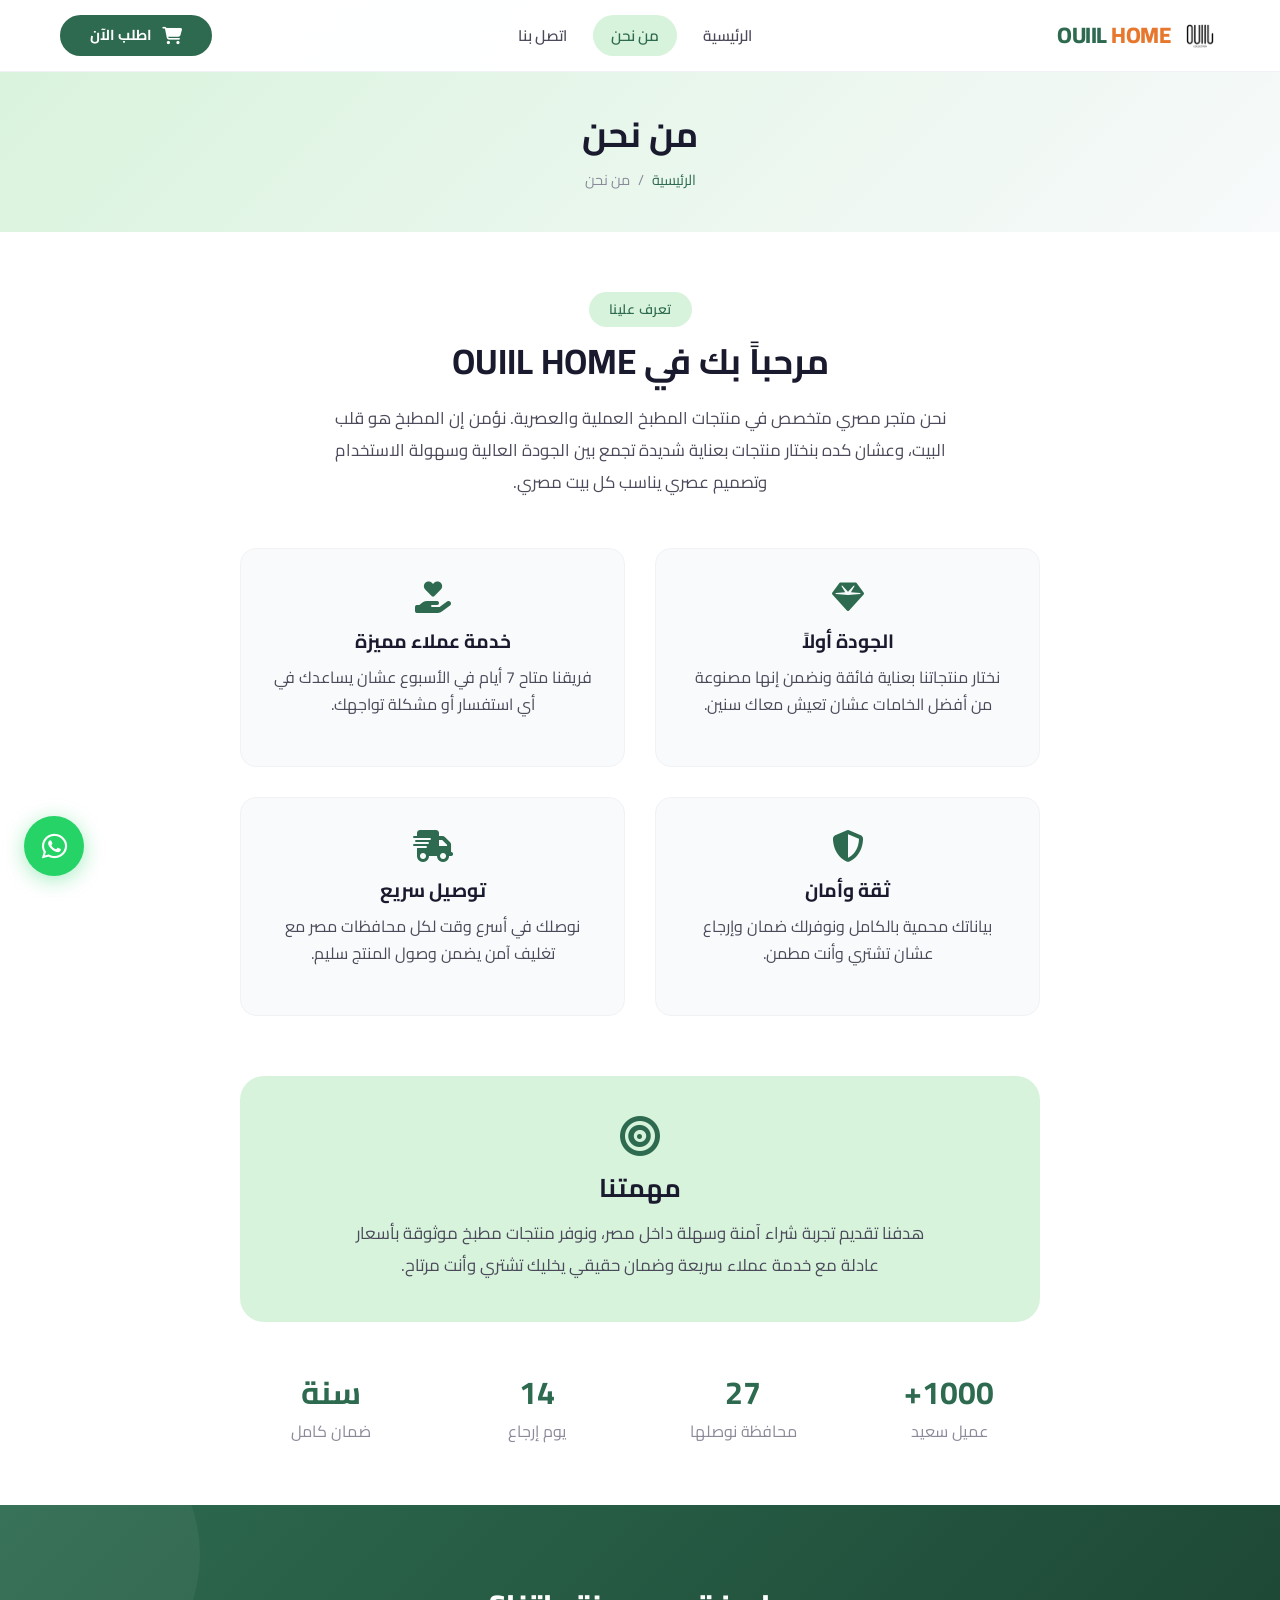
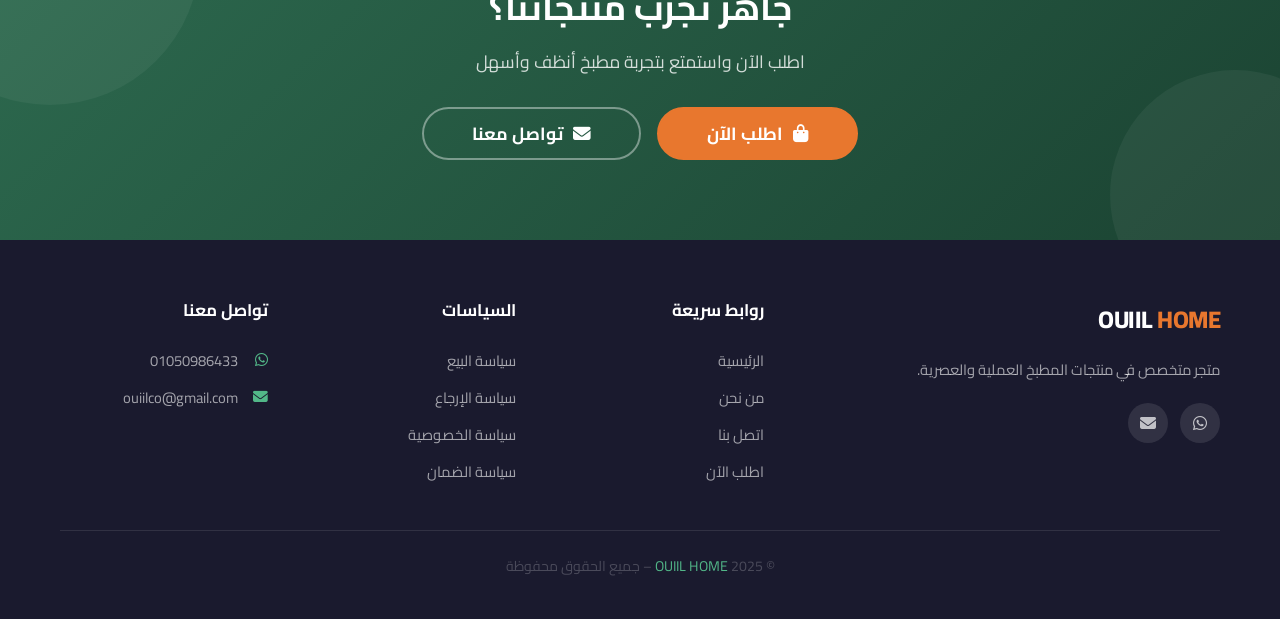
==== about.html @ c0641b09 "Add files via upload" ====
<!DOCTYPE html>
<html lang="ar" dir="rtl">
<head>
    <meta charset="UTF-8">
    <meta name="viewport" content="width=device-width, initial-scale=1.0">
    <meta name="description" content="OUIIL HOME - من نحن | متجر متخصص في منتجات المطبخ العملية والعصرية">
    <title>من نحن | OUIIL HOME</title>
    <link rel="icon" type="image/png" href="images/favicon.png">
    <link rel="stylesheet" href="https://cdnjs.cloudflare.com/ajax/libs/font-awesome/6.5.1/css/all.min.css">
    <link rel="stylesheet" href="css/style.css">
</head>
<body>

    <!-- HEADER -->
    <header class="header" id="header">
        <div class="container">
            <a href="index.html" class="logo">
                <img src="images/logo.png" alt="OUIIL HOME" onerror="this.style.display='none'">
                <span class="logo-text">OUIIL <span>HOME</span></span>
            </a>
            <nav class="nav-links">
                <a href="index.html">الرئيسية</a>
                <a href="about.html" class="active">من نحن</a>
                <a href="contact.html">اتصل بنا</a>
            </nav>
            <div class="header-actions">
                <a href="checkout.html" class="btn btn-primary header-cta">
                    <i class="fas fa-shopping-cart"></i> اطلب الآن
                </a>
                <div class="menu-toggle" id="menuToggle">
                    <span></span><span></span><span></span>
                </div>
            </div>
        </div>
    </header>

    <!-- Mobile Nav -->
    <nav class="mobile-nav" id="mobileNav">
        <a href="index.html">الرئيسية</a>
        <a href="about.html" class="active">من نحن</a>
        <a href="contact.html">اتصل بنا</a>
        <a href="checkout.html">اطلب الآن</a>
        <a href="sales-policy.html">سياسة البيع</a>
        <a href="return-policy.html">سياسة الإرجاع</a>
        <a href="privacy.html">سياسة الخصوصية</a>
        <a href="warranty.html">سياسة الضمان</a>
    </nav>
    <div class="mobile-overlay" id="mobileOverlay"></div>

    <!-- PAGE HEADER -->
    <section class="page-header">
        <div class="container">
            <h1>من نحن</h1>
            <div class="breadcrumb">
                <a href="index.html">الرئيسية</a>
                <span>/</span>
                <span>من نحن</span>
            </div>
        </div>
    </section>

    <!-- ABOUT CONTENT -->
    <section style="padding:60px 0;">
        <div class="container">
            <div class="about-content">
                <!-- Intro -->
                <div style="text-align:center;margin-bottom:50px;">
                    <span class="section-badge">تعرف علينا</span>
                    <h2>مرحباً بك في OUIIL HOME</h2>
                    <p style="max-width:650px;margin:16px auto 0;font-size:1.05rem;color:var(--text-body);line-height:1.9;">
                        نحن متجر مصري متخصص في منتجات المطبخ العملية والعصرية. نؤمن إن المطبخ هو قلب البيت، 
                        وعشان كده بنختار منتجات بعناية شديدة تجمع بين الجودة العالية وسهولة الاستخدام 
                        وتصميم عصري يناسب كل بيت مصري.
                    </p>
                </div>

                <!-- Values Grid -->
                <div class="about-grid">
                    <div class="about-card">
                        <i class="fas fa-gem"></i>
                        <h4>الجودة أولاً</h4>
                        <p>نختار منتجاتنا بعناية فائقة ونضمن إنها مصنوعة من أفضل الخامات عشان تعيش معاك سنين.</p>
                    </div>
                    <div class="about-card">
                        <i class="fas fa-hand-holding-heart"></i>
                        <h4>خدمة عملاء مميزة</h4>
                        <p>فريقنا متاح 7 أيام في الأسبوع عشان يساعدك في أي استفسار أو مشكلة تواجهك.</p>
                    </div>
                    <div class="about-card">
                        <i class="fas fa-shield-halved"></i>
                        <h4>ثقة وأمان</h4>
                        <p>بياناتك محمية بالكامل ونوفرلك ضمان وإرجاع عشان تشتري وأنت مطمن.</p>
                    </div>
                    <div class="about-card">
                        <i class="fas fa-truck-fast"></i>
                        <h4>توصيل سريع</h4>
                        <p>نوصلك في أسرع وقت لكل محافظات مصر مع تغليف آمن يضمن وصول المنتج سليم.</p>
                    </div>
                </div>

                <!-- Mission -->
                <div style="text-align:center;margin-top:60px;padding:40px;background:var(--primary-pale);border-radius:var(--radius-xl);">
                    <i class="fas fa-bullseye" style="font-size:2.5rem;color:var(--primary);margin-bottom:16px;"></i>
                    <h3>مهمتنا</h3>
                    <p style="max-width:600px;margin:0 auto;font-size:1.05rem;color:var(--text-body);line-height:1.9;">
                        هدفنا تقديم تجربة شراء آمنة وسهلة داخل مصر، ونوفر منتجات مطبخ موثوقة 
                        بأسعار عادلة مع خدمة عملاء سريعة وضمان حقيقي يخليك تشتري وأنت مرتاح.
                    </p>
                </div>

                <!-- Stats -->
                <div class="grid-4" style="margin-top:50px;text-align:center;">
                    <div>
                        <h3 style="font-size:2rem;color:var(--primary);margin-bottom:4px;">1000+</h3>
                        <p style="color:var(--text-muted);margin:0;">عميل سعيد</p>
                    </div>
                    <div>
                        <h3 style="font-size:2rem;color:var(--primary);margin-bottom:4px;">27</h3>
                        <p style="color:var(--text-muted);margin:0;">محافظة نوصلها</p>
                    </div>
                    <div>
                        <h3 style="font-size:2rem;color:var(--primary);margin-bottom:4px;">14</h3>
                        <p style="color:var(--text-muted);margin:0;">يوم إرجاع</p>
                    </div>
                    <div>
                        <h3 style="font-size:2rem;color:var(--primary);margin-bottom:4px;">سنة</h3>
                        <p style="color:var(--text-muted);margin:0;">ضمان كامل</p>
                    </div>
                </div>
            </div>
        </div>
    </section>

    <!-- CTA -->
    <section class="cta-section">
        <div class="container">
            <h2>جاهز تجرب منتجاتنا؟</h2>
            <p>اطلب الآن واستمتع بتجربة مطبخ أنظف وأسهل</p>
            <div class="cta-buttons">
                <a href="checkout.html" class="btn btn-accent btn-lg">
                    <i class="fas fa-shopping-bag"></i> اطلب الآن
                </a>
                <a href="contact.html" class="btn btn-outline btn-lg">
                    <i class="fas fa-envelope"></i> تواصل معنا
                </a>
            </div>
        </div>
    </section>

    <!-- FOOTER -->
    <footer class="footer">
        <div class="container">
            <div class="footer-grid">
                <div class="footer-brand">
                    <span class="logo-text">OUIIL <span>HOME</span></span>
                    <p>متجر متخصص في منتجات المطبخ العملية والعصرية.</p>
                    <div class="footer-social">
                        <a href="https://wa.me/201050986433" target="_blank"><i class="fab fa-whatsapp"></i></a>
                        <a href="mailto:ouiilco@gmail.com"><i class="fas fa-envelope"></i></a>
                    </div>
                </div>
                <div class="footer-col">
                    <h4>روابط سريعة</h4>
                    <a href="index.html">الرئيسية</a>
                    <a href="about.html">من نحن</a>
                    <a href="contact.html">اتصل بنا</a>
                    <a href="checkout.html">اطلب الآن</a>
                </div>
                <div class="footer-col">
                    <h4>السياسات</h4>
                    <a href="sales-policy.html">سياسة البيع</a>
                    <a href="return-policy.html">سياسة الإرجاع</a>
                    <a href="privacy.html">سياسة الخصوصية</a>
                    <a href="warranty.html">سياسة الضمان</a>
                </div>
                <div class="footer-col">
                    <h4>تواصل معنا</h4>
                    <div class="footer-contact-item">
                        <i class="fab fa-whatsapp"></i>
                        <span dir="ltr">01050986433</span>
                    </div>
                    <div class="footer-contact-item">
                        <i class="fas fa-envelope"></i>
                        <span>ouiilco@gmail.com</span>
                    </div>
                </div>
            </div>
            <div class="footer-bottom">
                <p>© 2025 <a href="index.html">OUIIL HOME</a> – جميع الحقوق محفوظة</p>
            </div>
        </div>
    </footer>

    <a href="https://wa.me/201050986433" target="_blank" class="floating-whatsapp"><i class="fab fa-whatsapp"></i></a>
    <div class="scroll-top" id="scrollTop" onclick="scrollToTop()"><i class="fas fa-chevron-up"></i></div>
    <div class="toast" id="toast"></div>

    <script src="js/main.js"></script>
</body>
</html>
---- css/style.css ----
/* ==============================================
   OUIIL HOME - Complete Stylesheet
   Arabic RTL E-Commerce Landing Page
   ============================================== */

@import url('https://fonts.googleapis.com/css2?family=Cairo:wght@300;400;500;600;700;800;900&display=swap');

/* ==============================================
   1. CSS VARIABLES
   ============================================== */
:root {
    --primary: #2D6A4F;
    --primary-rgb: 45, 106, 79;
    --primary-light: #52B788;
    --primary-lighter: #B7E4C7;
    --primary-pale: #D8F3DC;
    --primary-dark: #1B4332;

    --accent: #E8772E;
    --accent-dark: #D35400;
    --accent-light: #FFF3E8;

    --whatsapp: #25D366;
    --whatsapp-dark: #128C7E;
    --instapay: #5B2C8E;
    --wallet: #1A73E8;

    --bg-white: #FFFFFF;
    --bg-light: #F8FAFB;
    --bg-cream: #FFFDF7;
    --bg-section: #F4F7F5;

    --text-primary: #1A1A2E;
    --text-body: #4A4A5A;
    --text-muted: #8A8A9A;
    --text-white: #FFFFFF;

    --border: #E8ECF0;
    --border-light: #F0F2F5;

    --shadow-xs: 0 1px 3px rgba(0, 0, 0, 0.04);
    --shadow-sm: 0 2px 8px rgba(0, 0, 0, 0.06);
    --shadow-md: 0 4px 16px rgba(0, 0, 0, 0.08);
    --shadow-lg: 0 8px 32px rgba(0, 0, 0, 0.10);
    --shadow-xl: 0 16px 48px rgba(0, 0, 0, 0.14);

    --radius-xs: 6px;
    --radius-sm: 8px;
    --radius-md: 12px;
    --radius-lg: 16px;
    --radius-xl: 24px;
    --radius-pill: 50px;
    --radius-full: 50%;

    --transition-fast: all 0.2s ease;
    --transition: all 0.3s ease;
    --transition-slow: all 0.5s ease;

    --font: 'Cairo', sans-serif;
    --container: 1200px;
    --header-h: 72px;
}

/* ==============================================
   2. RESET & BASE
   ============================================== */
*,
*::before,
*::after {
    margin: 0;
    padding: 0;
    box-sizing: border-box;
}

html {
    scroll-behavior: smooth;
    -webkit-text-size-adjust: 100%;
}

body {
    font-family: var(--font);
    font-size: 16px;
    line-height: 1.7;
    color: var(--text-body);
    background: var(--bg-white);
    direction: rtl;
    overflow-x: hidden;
    -webkit-font-smoothing: antialiased;
}

img {
    max-width: 100%;
    height: auto;
    display: block;
}

a {
    text-decoration: none;
    color: inherit;
    transition: var(--transition);
}

ul, ol {
    list-style: none;
}

button, input, select, textarea {
    font-family: var(--font);
    font-size: 1rem;
    outline: none;
    border: none;
    background: none;
}

button {
    cursor: pointer;
}

/* ==============================================
   3. TYPOGRAPHY
   ============================================== */
h1, h2, h3, h4, h5, h6 {
    color: var(--text-primary);
    font-weight: 700;
    line-height: 1.3;
    margin-bottom: 0.5em;
}

h1 { font-size: clamp(1.8rem, 4vw, 2.8rem); }
h2 { font-size: clamp(1.5rem, 3vw, 2.2rem); }
h3 { font-size: clamp(1.2rem, 2.5vw, 1.6rem); }
h4 { font-size: 1.2rem; }
h5 { font-size: 1rem; }

p {
    margin-bottom: 1rem;
    color: var(--text-body);
}

.section-badge {
    display: inline-block;
    background: var(--primary-pale);
    color: var(--primary);
    padding: 6px 20px;
    border-radius: var(--radius-pill);
    font-size: 0.85rem;
    font-weight: 600;
    margin-bottom: 12px;
    letter-spacing: 0.5px;
}

.section-title {
    text-align: center;
    margin-bottom: 50px;
}

.section-title h2 {
    margin-bottom: 10px;
    position: relative;
}

.section-title p {
    color: var(--text-muted);
    max-width: 600px;
    margin: 0 auto;
}

/* ==============================================
   4. LAYOUT & CONTAINER
   ============================================== */
.container {
    max-width: var(--container);
    margin: 0 auto;
    padding: 0 20px;
}

section {
    padding: 80px 0;
}

.grid-2 {
    display: grid;
    grid-template-columns: repeat(2, 1fr);
    gap: 40px;
    align-items: center;
}

.grid-3 {
    display: grid;
    grid-template-columns: repeat(3, 1fr);
    gap: 30px;
}

.grid-4 {
    display: grid;
    grid-template-columns: repeat(4, 1fr);
    gap: 24px;
}

.text-center { text-align: center; }
.text-right { text-align: right; }

/* ==============================================
   5. BUTTONS
   ============================================== */
.btn {
    display: inline-flex;
    align-items: center;
    justify-content: center;
    gap: 10px;
    padding: 14px 36px;
    border-radius: var(--radius-pill);
    font-weight: 700;
    font-size: 1rem;
    transition: var(--transition);
    cursor: pointer;
    border: 2px solid transparent;
    line-height: 1;
    white-space: nowrap;
}

.btn i {
    font-size: 1.1rem;
}

.btn-primary {
    background: var(--primary);
    color: var(--text-white);
    border-color: var(--primary);
}

.btn-primary:hover {
    background: var(--primary-dark);
    border-color: var(--primary-dark);
    transform: translateY(-2px);
    box-shadow: 0 6px 20px rgba(var(--primary-rgb), 0.35);
}

.btn-accent {
    background: var(--accent);
    color: var(--text-white);
    border-color: var(--accent);
}

.btn-accent:hover {
    background: var(--accent-dark);
    border-color: var(--accent-dark);
    transform: translateY(-2px);
    box-shadow: 0 6px 20px rgba(232, 119, 46, 0.35);
}

.btn-outline {
    background: transparent;
    color: var(--primary);
    border-color: var(--primary);
}

.btn-outline:hover {
    background: var(--primary);
    color: var(--text-white);
    transform: translateY(-2px);
}

.btn-whatsapp {
    background: var(--whatsapp);
    color: var(--text-white);
    border-color: var(--whatsapp);
}

.btn-whatsapp:hover {
    background: var(--whatsapp-dark);
    border-color: var(--whatsapp-dark);
    transform: translateY(-2px);
    box-shadow: 0 6px 20px rgba(37, 211, 102, 0.35);
}

.btn-lg {
    padding: 16px 48px;
    font-size: 1.1rem;
}

.btn-sm {
    padding: 10px 24px;
    font-size: 0.9rem;
}

.btn-block {
    width: 100%;
}

/* ==============================================
   6. HEADER & NAVIGATION
   ============================================== */
.header {
    position: fixed;
    top: 0;
    right: 0;
    left: 0;
    height: var(--header-h);
    background: rgba(255, 255, 255, 0.97);
    backdrop-filter: blur(20px);
    -webkit-backdrop-filter: blur(20px);
    border-bottom: 1px solid var(--border-light);
    z-index: 1000;
    transition: var(--transition);
}

.header.scrolled {
    box-shadow: var(--shadow-sm);
}

.header .container {
    display: flex;
    align-items: center;
    justify-content: space-between;
    height: 100%;
}

.logo {
    display: flex;
    align-items: center;
    gap: 10px;
}

.logo img {
    height: 40px;
    width: auto;
}

.logo-text {
    font-size: 1.4rem;
    font-weight: 800;
    color: var(--primary);
    letter-spacing: -0.5px;
}

.logo-text span {
    color: var(--accent);
}

.nav-links {
    display: flex;
    align-items: center;
    gap: 8px;
}

.nav-links a {
    padding: 8px 18px;
    border-radius: var(--radius-pill);
    font-weight: 600;
    font-size: 0.95rem;
    color: var(--text-body);
    transition: var(--transition);
}

.nav-links a:hover,
.nav-links a.active {
    color: var(--primary);
    background: var(--primary-pale);
}

.header-actions {
    display: flex;
    align-items: center;
    gap: 12px;
}

.header-cta {
    padding: 10px 28px;
    font-size: 0.9rem;
}

/* Mobile Menu Toggle */
.menu-toggle {
    display: none;
    flex-direction: column;
    gap: 5px;
    cursor: pointer;
    padding: 8px;
    z-index: 1001;
}

.menu-toggle span {
    display: block;
    width: 24px;
    height: 2.5px;
    background: var(--text-primary);
    border-radius: 2px;
    transition: var(--transition);
}

.menu-toggle.active span:nth-child(1) {
    transform: rotate(45deg) translate(5px, 5px);
}

.menu-toggle.active span:nth-child(2) {
    opacity: 0;
}

.menu-toggle.active span:nth-child(3) {
    transform: rotate(-45deg) translate(5px, -5px);
}

/* Mobile Nav */
.mobile-nav {
    display: none;
    position: fixed;
    top: var(--header-h);
    right: -100%;
    width: 80%;
    max-width: 360px;
    height: calc(100vh - var(--header-h));
    background: var(--bg-white);
    box-shadow: var(--shadow-xl);
    z-index: 999;
    transition: var(--transition-slow);
    overflow-y: auto;
    padding: 30px 24px;
}

.mobile-nav.open {
    right: 0;
}

.mobile-nav a {
    display: block;
    padding: 14px 16px;
    font-weight: 600;
    font-size: 1.05rem;
    color: var(--text-body);
    border-radius: var(--radius-sm);
    margin-bottom: 4px;
    transition: var(--transition);
}

.mobile-nav a:hover,
.mobile-nav a.active {
    background: var(--primary-pale);
    color: var(--primary);
}

.mobile-nav .btn {
    margin-top: 20px;
}

.mobile-overlay {
    display: none;
    position: fixed;
    top: var(--header-h);
    left: 0;
    right: 0;
    bottom: 0;
    background: rgba(0, 0, 0, 0.4);
    z-index: 998;
    opacity: 0;
    transition: var(--transition);
}

.mobile-overlay.show {
    opacity: 1;
}

/* ==============================================
   7. HERO SECTION
   ============================================== */
.hero {
    padding-top: calc(var(--header-h) + 40px);
    padding-bottom: 60px;
    background: linear-gradient(135deg, var(--bg-white) 0%, var(--primary-pale) 50%, var(--bg-cream) 100%);
    min-height: 90vh;
    display: flex;
    align-items: center;
    position: relative;
    overflow: hidden;
}

.hero::before {
    content: '';
    position: absolute;
    top: -50%;
    left: -20%;
    width: 600px;
    height: 600px;
    border-radius: 50%;
    background: rgba(var(--primary-rgb), 0.04);
    pointer-events: none;
}

.hero-grid {
    display: grid;
    grid-template-columns: 1fr 1fr;
    gap: 60px;
    align-items: center;
}

/* Product Gallery */
.hero-gallery {
    position: relative;
}

.main-image {
    width: 100%;
    border-radius: var(--radius-xl);
    overflow: hidden;
    background: var(--bg-white);
    box-shadow: var(--shadow-lg);
    aspect-ratio: 1;
    display: flex;
    align-items: center;
    justify-content: center;
    position: relative;
}

.main-image img {
    width: 100%;
    height: 100%;
    object-fit: cover;
    transition: var(--transition-slow);
}

.main-image:hover img {
    transform: scale(1.05);
}

.gallery-badge {
    position: absolute;
    top: 16px;
    right: 16px;
    background: var(--accent);
    color: white;
    padding: 6px 16px;
    border-radius: var(--radius-pill);
    font-size: 0.85rem;
    font-weight: 700;
    z-index: 2;
}

.thumb-list {
    display: flex;
    gap: 12px;
    margin-top: 16px;
    justify-content: center;
}

.thumb-item {
    width: 80px;
    height: 80px;
    border-radius: var(--radius-md);
    overflow: hidden;
    cursor: pointer;
    border: 3px solid transparent;
    transition: var(--transition);
    background: var(--bg-white);
    box-shadow: var(--shadow-xs);
}

.thumb-item:hover,
.thumb-item.active {
    border-color: var(--primary);
    box-shadow: var(--shadow-md);
}

.thumb-item img {
    width: 100%;
    height: 100%;
    object-fit: cover;
}

/* Hero Info */
.hero-info {
    padding: 20px 0;
}

.hero-info .product-category {
    color: var(--primary-light);
    font-weight: 600;
    font-size: 0.95rem;
    margin-bottom: 8px;
}

.hero-info h1 {
    font-size: clamp(1.6rem, 3.5vw, 2.4rem);
    line-height: 1.4;
    margin-bottom: 16px;
    color: var(--text-primary);
}

.hero-info .product-brief {
    color: var(--text-muted);
    font-size: 1.05rem;
    margin-bottom: 20px;
    line-height: 1.8;
}

.price-box {
    display: flex;
    align-items: center;
    gap: 16px;
    margin-bottom: 24px;
    flex-wrap: wrap;
}

.current-price {
    font-size: 2.2rem;
    font-weight: 900;
    color: var(--primary);
}

.old-price {
    font-size: 1.3rem;
    color: var(--text-muted);
    text-decoration: line-through;
}

.price-badge {
    background: #FEE2E2;
    color: #DC2626;
    padding: 4px 14px;
    border-radius: var(--radius-pill);
    font-size: 0.85rem;
    font-weight: 700;
}

.hero-features {
    margin-bottom: 28px;
}

.hero-features li {
    display: flex;
    align-items: center;
    gap: 10px;
    padding: 8px 0;
    font-weight: 500;
    color: var(--text-body);
}

.hero-features li i {
    color: var(--primary);
    font-size: 0.9rem;
    width: 24px;
    height: 24px;
    background: var(--primary-pale);
    border-radius: var(--radius-full);
    display: flex;
    align-items: center;
    justify-content: center;
    flex-shrink: 0;
}

.hero-buttons {
    display: flex;
    gap: 14px;
    flex-wrap: wrap;
    margin-bottom: 28px;
}

.hero-guarantee {
    display: flex;
    gap: 24px;
    flex-wrap: wrap;
}

.hero-guarantee-item {
    display: flex;
    align-items: center;
    gap: 8px;
    font-size: 0.9rem;
    color: var(--text-muted);
}

.hero-guarantee-item i {
    color: var(--primary-light);
}

/* ==============================================
   8. TRUST BADGES
   ============================================== */
.trust-section {
    padding: 50px 0;
    background: var(--bg-white);
    border-top: 1px solid var(--border-light);
    border-bottom: 1px solid var(--border-light);
}

.trust-grid {
    display: grid;
    grid-template-columns: repeat(4, 1fr);
    gap: 24px;
}

.trust-card {
    text-align: center;
    padding: 30px 20px;
    border-radius: var(--radius-lg);
    transition: var(--transition);
    background: var(--bg-light);
}

.trust-card:hover {
    background: var(--primary-pale);
    transform: translateY(-4px);
    box-shadow: var(--shadow-md);
}

.trust-icon {
    width: 60px;
    height: 60px;
    margin: 0 auto 16px;
    background: var(--primary-pale);
    border-radius: var(--radius-full);
    display: flex;
    align-items: center;
    justify-content: center;
    font-size: 1.5rem;
    color: var(--primary);
    transition: var(--transition);
}

.trust-card:hover .trust-icon {
    background: var(--primary);
    color: var(--text-white);
}

.trust-card h4 {
    font-size: 1rem;
    margin-bottom: 6px;
}

.trust-card p {
    font-size: 0.85rem;
    color: var(--text-muted);
    margin-bottom: 0;
}

/* ==============================================
   9. FEATURES SECTION
   ============================================== */
.features-section {
    background: var(--bg-white);
}

.features-grid {
    display: grid;
    grid-template-columns: repeat(3, 1fr);
    gap: 30px;
}

/* ==============================================
   9. FEATURES SECTION (تكملة)
   ============================================== */
.feature-card {
    background: var(--bg-light);
    border-radius: var(--radius-lg);
    padding: 36px 28px;
    transition: var(--transition);
    border: 1px solid var(--border-light);
    position: relative;
    overflow: hidden;
}

.feature-card::before {
    content: '';
    position: absolute;
    top: 0;
    right: 0;
    width: 4px;
    height: 0;
    background: var(--primary);
    border-radius: 0 0 4px 4px;
    transition: var(--transition-slow);
}

.feature-card:hover::before {
    height: 100%;
}

.feature-card:hover {
    transform: translateY(-6px);
    box-shadow: var(--shadow-lg);
    border-color: var(--primary-lighter);
}

.feature-icon {
    width: 64px;
    height: 64px;
    background: var(--primary-pale);
    border-radius: var(--radius-md);
    display: flex;
    align-items: center;
    justify-content: center;
    font-size: 1.6rem;
    color: var(--primary);
    margin-bottom: 20px;
    transition: var(--transition);
}

.feature-card:hover .feature-icon {
    background: var(--primary);
    color: var(--text-white);
    transform: scale(1.05);
}

.feature-card h4 {
    font-size: 1.1rem;
    margin-bottom: 10px;
}

.feature-card p {
    font-size: 0.92rem;
    color: var(--text-muted);
    line-height: 1.8;
    margin-bottom: 0;
}

/* ==============================================
   10. SPECIFICATIONS SECTION
   ============================================== */
.specs-section {
    background: var(--bg-section);
}

.specs-grid {
    display: grid;
    grid-template-columns: 1fr 1fr;
    gap: 50px;
    align-items: center;
}

.specs-image {
    border-radius: var(--radius-xl);
    overflow: hidden;
    box-shadow: var(--shadow-lg);
}

.specs-image img {
    width: 100%;
    height: 100%;
    object-fit: cover;
}

.specs-table {
    width: 100%;
}

.spec-row {
    display: flex;
    align-items: center;
    padding: 16px 20px;
    border-radius: var(--radius-sm);
    transition: var(--transition);
}

.spec-row:nth-child(odd) {
    background: var(--bg-white);
}

.spec-row:hover {
    background: var(--primary-pale);
}

.spec-label {
    font-weight: 700;
    color: var(--text-primary);
    width: 45%;
    display: flex;
    align-items: center;
    gap: 10px;
}

.spec-label i {
    color: var(--primary);
    font-size: 0.85rem;
}

.spec-value {
    color: var(--text-body);
    flex: 1;
}

/* ==============================================
   11. WHY US / BENEFITS
   ============================================== */
.benefits-section {
    background: var(--bg-white);
}

.benefits-grid {
    display: grid;
    grid-template-columns: repeat(2, 1fr);
    gap: 24px;
}

.benefit-card {
    display: flex;
    gap: 20px;
    padding: 28px;
    background: var(--bg-light);
    border-radius: var(--radius-lg);
    border: 1px solid var(--border-light);
    transition: var(--transition);
}

.benefit-card:hover {
    background: var(--bg-white);
    box-shadow: var(--shadow-md);
    transform: translateY(-3px);
    border-color: var(--primary-lighter);
}

.benefit-num {
    width: 48px;
    height: 48px;
    background: var(--primary-pale);
    border-radius: var(--radius-full);
    display: flex;
    align-items: center;
    justify-content: center;
    font-weight: 800;
    color: var(--primary);
    font-size: 1.1rem;
    flex-shrink: 0;
}

.benefit-card:hover .benefit-num {
    background: var(--primary);
    color: var(--text-white);
}

.benefit-content h4 {
    margin-bottom: 6px;
    font-size: 1.05rem;
}

.benefit-content p {
    font-size: 0.9rem;
    color: var(--text-muted);
    margin-bottom: 0;
    line-height: 1.7;
}

/* ==============================================
   12. POLICIES PREVIEW
   ============================================== */
.policies-section {
    background: var(--bg-section);
}

.policies-grid {
    display: grid;
    grid-template-columns: repeat(4, 1fr);
    gap: 24px;
}

.policy-card {
    background: var(--bg-white);
    border-radius: var(--radius-lg);
    padding: 30px 24px;
    text-align: center;
    border: 1px solid var(--border-light);
    transition: var(--transition);
}

.policy-card:hover {
    transform: translateY(-4px);
    box-shadow: var(--shadow-md);
    border-color: var(--primary-lighter);
}

.policy-icon {
    width: 56px;
    height: 56px;
    margin: 0 auto 16px;
    background: var(--primary-pale);
    border-radius: var(--radius-full);
    display: flex;
    align-items: center;
    justify-content: center;
    font-size: 1.4rem;
    color: var(--primary);
}

.policy-card:hover .policy-icon {
    background: var(--primary);
    color: var(--text-white);
}

.policy-card h4 {
    font-size: 1rem;
    margin-bottom: 8px;
}

.policy-card p {
    font-size: 0.85rem;
    color: var(--text-muted);
    margin-bottom: 12px;
}

.policy-link {
    color: var(--primary);
    font-weight: 600;
    font-size: 0.9rem;
    display: inline-flex;
    align-items: center;
    gap: 6px;
}

.policy-link:hover {
    gap: 10px;
    color: var(--primary-dark);
}

/* ==============================================
   13. FAQ SECTION
   ============================================== */
.faq-section {
    background: var(--bg-white);
}

.faq-list {
    max-width: 800px;
    margin: 0 auto;
}

.faq-item {
    background: var(--bg-light);
    border-radius: var(--radius-md);
    margin-bottom: 12px;
    border: 1px solid var(--border-light);
    overflow: hidden;
    transition: var(--transition);
}

.faq-item.active {
    border-color: var(--primary-lighter);
    box-shadow: var(--shadow-sm);
}

.faq-question {
    display: flex;
    align-items: center;
    justify-content: space-between;
    padding: 20px 24px;
    cursor: pointer;
    font-weight: 600;
    color: var(--text-primary);
    transition: var(--transition);
    gap: 16px;
}

.faq-question:hover {
    color: var(--primary);
}

.faq-question i {
    font-size: 0.85rem;
    color: var(--primary);
    transition: var(--transition);
    flex-shrink: 0;
}

.faq-item.active .faq-question i {
    transform: rotate(180deg);
}

.faq-answer {
    max-height: 0;
    overflow: hidden;
    transition: max-height 0.4s ease;
}

.faq-answer-content {
    padding: 0 24px 20px;
    color: var(--text-muted);
    font-size: 0.95rem;
    line-height: 1.8;
}

/* ==============================================
   14. CTA SECTION
   ============================================== */
.cta-section {
    background: linear-gradient(135deg, var(--primary) 0%, var(--primary-dark) 100%);
    padding: 80px 0;
    text-align: center;
    position: relative;
    overflow: hidden;
}

.cta-section::before {
    content: '';
    position: absolute;
    top: -100px;
    left: -100px;
    width: 300px;
    height: 300px;
    border-radius: 50%;
    background: rgba(255, 255, 255, 0.05);
}

.cta-section::after {
    content: '';
    position: absolute;
    bottom: -80px;
    right: -80px;
    width: 250px;
    height: 250px;
    border-radius: 50%;
    background: rgba(255, 255, 255, 0.05);
}

.cta-section h2 {
    color: var(--text-white);
    margin-bottom: 16px;
}

.cta-section p {
    color: rgba(255, 255, 255, 0.8);
    max-width: 500px;
    margin: 0 auto 30px;
    font-size: 1.1rem;
}

.cta-buttons {
    display: flex;
    justify-content: center;
    gap: 16px;
    flex-wrap: wrap;
    position: relative;
    z-index: 1;
}

.cta-section .btn-accent {
    background: var(--accent);
    border-color: var(--accent);
}

.cta-section .btn-accent:hover {
    background: var(--accent-dark);
    border-color: var(--accent-dark);
}

.cta-section .btn-outline {
    color: var(--text-white);
    border-color: rgba(255, 255, 255, 0.4);
}

.cta-section .btn-outline:hover {
    background: rgba(255, 255, 255, 0.15);
    border-color: var(--text-white);
}

/* ==============================================
   15. FOOTER
   ============================================== */
.footer {
    background: var(--text-primary);
    color: rgba(255, 255, 255, 0.7);
    padding-top: 60px;
}

.footer-grid {
    display: grid;
    grid-template-columns: 2fr 1fr 1fr 1fr;
    gap: 40px;
    padding-bottom: 40px;
    border-bottom: 1px solid rgba(255, 255, 255, 0.1);
}

.footer-brand .logo-text {
    color: var(--text-white);
    font-size: 1.5rem;
    margin-bottom: 16px;
    display: block;
}

.footer-brand p {
    color: rgba(255, 255, 255, 0.6);
    font-size: 0.92rem;
    margin-bottom: 20px;
    line-height: 1.8;
}

.footer-social {
    display: flex;
    gap: 12px;
}

.footer-social a {
    width: 40px;
    height: 40px;
    border-radius: var(--radius-full);
    background: rgba(255, 255, 255, 0.1);
    display: flex;
    align-items: center;
    justify-content: center;
    color: rgba(255, 255, 255, 0.7);
    transition: var(--transition);
}

.footer-social a:hover {
    background: var(--primary);
    color: var(--text-white);
    transform: translateY(-3px);
}

.footer-col h4 {
    color: var(--text-white);
    margin-bottom: 20px;
    font-size: 1.05rem;
}

.footer-col a {
    display: block;
    padding: 6px 0;
    color: rgba(255, 255, 255, 0.6);
    font-size: 0.92rem;
    transition: var(--transition);
}

.footer-col a:hover {
    color: var(--primary-light);
    padding-right: 8px;
}

.footer-contact-item {
    display: flex;
    align-items: center;
    gap: 10px;
    padding: 6px 0;
    color: rgba(255, 255, 255, 0.6);
    font-size: 0.92rem;
}

.footer-contact-item i {
    color: var(--primary-light);
    width: 20px;
}

.footer-bottom {
    padding: 24px 0;
    text-align: center;
    font-size: 0.88rem;
    color: rgba(255, 255, 255, 0.4);
}

.footer-bottom a {
    color: var(--primary-light);
}

/* ==============================================
   16. FLOATING BUTTONS
   ============================================== */
.floating-whatsapp {
    position: fixed;
    bottom: 24px;
    left: 24px;
    width: 60px;
    height: 60px;
    background: var(--whatsapp);
    color: var(--text-white);
    border-radius: var(--radius-full);
    display: flex;
    align-items: center;
    justify-content: center;
    font-size: 1.8rem;
    box-shadow: 0 4px 20px rgba(37, 211, 102, 0.4);
    z-index: 900;
    transition: var(--transition);
    animation: pulse-whatsapp 2s infinite;
}

.floating-whatsapp:hover {
    transform: scale(1.1);
    box-shadow: 0 6px 28px rgba(37, 211, 102, 0.5);
}

@keyframes pulse-whatsapp {
    0%, 100% { box-shadow: 0 4px 20px rgba(37, 211, 102, 0.4); }
    50% { box-shadow: 0 4px 30px rgba(37, 211, 102, 0.6); }
}

.scroll-top {
    position: fixed;
    bottom: 24px;
    right: 24px;
    width: 48px;
    height: 48px;
    background: var(--primary);
    color: var(--text-white);
    border-radius: var(--radius-full);
    display: flex;
    align-items: center;
    justify-content: center;
    font-size: 1.2rem;
    box-shadow: var(--shadow-md);
    z-index: 900;
    opacity: 0;
    visibility: hidden;
    transform: translateY(20px);
    transition: var(--transition);
    cursor: pointer;
}

.scroll-top.show {
    opacity: 1;
    visibility: visible;
    transform: translateY(0);
}

.scroll-top:hover {
    background: var(--primary-dark);
    transform: translateY(-3px);
}

/* ==============================================
   17. PAGE HEADER (Inner Pages)
   ============================================== */
.page-header {
    padding-top: calc(var(--header-h) + 40px);
    padding-bottom: 40px;
    background: linear-gradient(135deg, var(--primary-pale) 0%, var(--bg-light) 100%);
    text-align: center;
}

.page-header h1 {
    font-size: clamp(1.6rem, 3vw, 2.2rem);
    margin-bottom: 10px;
}

.breadcrumb {
    display: flex;
    justify-content: center;
    gap: 8px;
    font-size: 0.9rem;
    color: var(--text-muted);
}

.breadcrumb a {
    color: var(--primary);
}

.breadcrumb span {
    color: var(--text-muted);
}

/* ==============================================
   18. ABOUT PAGE
   ============================================== */
.about-content {
    max-width: 800px;
    margin: 0 auto;
}

.about-grid {
    display: grid;
    grid-template-columns: repeat(2, 1fr);
    gap: 30px;
    margin-top: 40px;
}

.about-card {
    background: var(--bg-light);
    padding: 32px;
    border-radius: var(--radius-lg);
    border: 1px solid var(--border-light);
    text-align: center;
    transition: var(--transition);
}

.about-card:hover {
    transform: translateY(-4px);
    box-shadow: var(--shadow-md);
}

.about-card i {
    font-size: 2rem;
    color: var(--primary);
    margin-bottom: 16px;
}

/* ==============================================
   19. CONTACT PAGE
   ============================================== */
.contact-grid {
    display: grid;
    grid-template-columns: 1fr 1fr;
    gap: 50px;
}

.contact-info-card {
    display: flex;
    gap: 16px;
    padding: 24px;
    background: var(--bg-light);
    border-radius: var(--radius-md);
    margin-bottom: 16px;
    transition: var(--transition);
}

.contact-info-card:hover {
    background: var(--primary-pale);
    transform: translateX(-4px);
}

.contact-info-icon {
    width: 50px;
    height: 50px;
    background: var(--primary-pale);
    border-radius: var(--radius-full);
    display: flex;
    align-items: center;
    justify-content: center;
    font-size: 1.2rem;
    color: var(--primary);
    flex-shrink: 0;
}

.contact-info-card:hover .contact-info-icon {
    background: var(--primary);
    color: var(--text-white);
}

/* ==============================================
   20. FORMS
   ============================================== */
.form-group {
    margin-bottom: 20px;
}

.form-label {
    display: block;
    font-weight: 600;
    color: var(--text-primary);
    margin-bottom: 8px;
    font-size: 0.95rem;
}

.form-label .required {
    color: #DC2626;
    margin-right: 4px;
}

.form-control {
    width: 100%;
    padding: 14px 18px;
    border: 2px solid var(--border);
    border-radius: var(--radius-sm);
    font-size: 1rem;
    color: var(--text-primary);
    background: var(--bg-white);
    transition: var(--transition);
}

.form-control:focus {
    border-color: var(--primary);
    box-shadow: 0 0 0 4px rgba(var(--primary-rgb), 0.1);
}

.form-control::placeholder {
    color: var(--text-muted);
}

.form-control.error {
    border-color: #DC2626;
    box-shadow: 0 0 0 4px rgba(220, 38, 38, 0.1);
}

.form-error {
    color: #DC2626;
    font-size: 0.85rem;
    margin-top: 6px;
    display: none;
}

.form-error.show {
    display: block;
}

select.form-control {
    appearance: none;
    -webkit-appearance: none;
    background-image: url("data:image/svg+xml,%3Csvg xmlns='http://www.w3.org/2000/svg' width='12' height='12' fill='%238A8A9A' viewBox='0 0 16 16'%3E%3Cpath d='M8 11L3 6h10l-5 5z'/%3E%3C/svg%3E");
    background-repeat: no-repeat;
    background-position: left 16px center;
    padding-left: 40px;
}

textarea.form-control {
    min-height: 120px;
    resize: vertical;
}

.form-row {
    display: grid;
    grid-template-columns: 1fr 1fr;
    gap: 20px;
}

/* ==============================================
   21. CHECKOUT PAGE
   ============================================== */
.checkout-section {
    padding-top: calc(var(--header-h) + 30px);
    padding-bottom: 60px;
    background: var(--bg-light);
    min-height: 100vh;
}

.checkout-grid {
    display: grid;
    grid-template-columns: 1.4fr 1fr;
    gap: 40px;
    align-items: start;
}

.checkout-form-card {
    background: var(--bg-white);
    border-radius: var(--radius-lg);
    padding: 36px;
    box-shadow: var(--shadow-sm);
}

.checkout-form-card h3 {
    margin-bottom: 24px;
    padding-bottom: 16px;
    border-bottom: 2px solid var(--border-light);
    display: flex;
    align-items: center;
    gap: 10px;
}

.checkout-form-card h3 i {
    color: var(--primary);
}

/* Order Summary */
.order-summary {
    background: var(--bg-white);
    border-radius: var(--radius-lg);
    padding: 32px;
    box-shadow: var(--shadow-sm);
    position: sticky;
    top: calc(var(--header-h) + 20px);
}

.order-summary h3 {
    margin-bottom: 24px;
    padding-bottom: 16px;
    border-bottom: 2px solid var(--border-light);
}

.summary-product {
    display: flex;
    gap: 16px;
    padding: 16px 0;
    border-bottom: 1px solid var(--border-light);
}

.summary-product-img {
    width: 80px;
    height: 80px;
    border-radius: var(--radius-sm);
    overflow: hidden;
    flex-shrink: 0;
}

.summary-product-img img {
    width: 100%;
    height: 100%;
    object-fit: cover;
}

.summary-product-info h4 {
    font-size: 0.95rem;
    margin-bottom: 4px;
}

.summary-product-info p {
    font-size: 0.85rem;
    color: var(--text-muted);
    margin-bottom: 0;
}

.quantity-control {
    display: flex;
    align-items: center;
    gap: 0;
    margin-top: 12px;
    border: 2px solid var(--border);
    border-radius: var(--radius-sm);
    overflow: hidden;
    width: fit-content;
}

.qty-btn {
    width: 40px;
    height: 40px;
    display: flex;
    align-items: center;
    justify-content: center;
    background: var(--bg-light);
    cursor: pointer;
    font-size: 1.1rem;
    color: var(--text-primary);
    transition: var(--transition);
}

.qty-btn:hover {
    background: var(--primary-pale);
    color: var(--primary);
}

.qty-input {
    width: 50px;
    height: 40px;
    text-align: center;
    font-weight: 700;
    font-size: 1rem;
    border: none;
    border-left: 2px solid var(--border);
    border-right: 2px solid var(--border);
    color: var(--text-primary);
}

/* Coupon */
.coupon-section {
    padding: 16px 0;
    border-bottom: 1px solid var(--border-light);
}

.coupon-input-group {
    display: flex;
    gap: 8px;
}

.coupon-input-group input {
    flex: 1;
    padding: 12px 16px;
    border: 2px solid var(--border);
    border-radius: var(--radius-sm);
    font-size: 0.95rem;
}

.coupon-input-group input:focus {
    border-color: var(--primary);
}

.coupon-input-group button {
    padding: 12px 20px;
    background: var(--primary);
    color: var(--text-white);
    border-radius: var(--radius-sm);
    font-weight: 600;
    font-size: 0.9rem;
    white-space: nowrap;
}

.coupon-msg {
    font-size: 0.85rem;
    margin-top: 8px;
    display: none;
}

.coupon-msg.success {
    color: var(--primary);
    display: block;
}

.coupon-msg.error {
    color: #DC2626;
    display: block;
}

/* Summary Breakdown */
.summary-line {
    display: flex;
    justify-content: space-between;
    padding: 10px 0;
    font-size: 0.95rem;
}

.summary-line.discount {
    color: var(--primary);
}

.summary-total {
    display: flex;
    justify-content: space-between;
    padding: 16px 0;
    margin-top: 8px;
    border-top: 2px solid var(--border);
    font-weight: 800;
    font-size: 1.2rem;
    color: var(--text-primary);
}

/* Payment Methods */
.payment-methods {
    margin-top: 20px;
}

.payment-option {
    display: flex;
    align-items: center;
    gap: 14px;
    padding: 16px 20px;
    border: 2px solid var(--border);
    border-radius: var(--radius-sm);
    margin-bottom: 10px;
    cursor: pointer;
    transition: var(--transition);
}

.payment-option:hover {
    border-color: var(--primary-lighter);
}

.payment-option.selected {
    border-color: var(--primary);
    background: var(--primary-pale);
}

.payment-option input[type="radio"] {
    accent-color: var(--primary);
    width: 18px;
    height: 18px;
}

.payment-option-label {
    font-weight: 600;
    color: var(--text-primary);
}

.payment-option-desc {
    font-size: 0.85rem;
    color: var(--text-muted);
}

.payment-details {
    display: none;
    padding: 20px;
    background: var(--accent-light);
    border-radius: var(--radius-sm);
    margin-top: 10px;
    border: 1px solid var(--border);
}

.payment-details.show {
    display: block;
}

.transfer-number {
    background: var(--bg-white);
    padding: 14px 20px;
    border-radius: var(--radius-sm);
    font-weight: 700;
    font-size: 1.1rem;
    color: var(--primary);
    text-align: center;
    margin-bottom: 16px;
    border: 2px dashed var(--primary-lighter);
    direction: ltr;
}

/* File Upload */
.file-upload {
    border: 2px dashed var(--border);
    border-radius: var(--radius-sm);
    padding: 30px;
    text-align: center;
    cursor: pointer;
    transition: var(--transition);
    position: relative;
    background: var(--bg-white);
}

.file-upload:hover {
    border-color: var(--primary);
    background: var(--primary-pale);
}

.file-upload i {
    font-size: 2rem;
    color: var(--primary);
    margin-bottom: 10px;
}

.file-upload p {
    color: var(--text-muted);
    font-size: 0.9rem;
    margin-bottom: 0;
}

.file-upload input[type="file"] {
    position: absolute;
    top: 0;
    left: 0;
    width: 100%;
    height: 100%;
    opacity: 0;
    cursor: pointer;
}

.file-preview {
    display: none;
    margin-top: 12px;
    text-align: center;
}

.file-preview img {
    max-width: 200px;
    border-radius: var(--radius-sm);
    margin: 0 auto;
}

.file-preview .file-name {
    font-size: 0.85rem;
    color: var(--primary);
    margin-top: 8px;
}

/* Submit */
.checkout-submit {
    margin-top: 24px;
}

/* ==============================================
   22. SUCCESS MESSAGE
   ============================================== */
.success-overlay {
    display: none;
    position: fixed;
    top: 0;
    left: 0;
    right: 0;
    bottom: 0;
    background: rgba(0, 0, 0, 0.6);
    z-index: 2000;
    align-items: center;
    justify-content: center;
}

.success-overlay.show {
    display: flex;
}

.success-modal {
    background: var(--bg-white);
    border-radius: var(--radius-xl);
    padding: 50px 40px;
    max-width: 480px;
    width: 90%;
    text-align: center;
    animation: modalIn 0.4s ease;
}

@keyframes modalIn {
    from {
        opacity: 0;
        transform: scale(0.9) translateY(20px);
    }
    to {
        opacity: 1;
        transform: scale(1) translateY(0);
    }
}

.success-icon {
    width: 80px;
    height: 80px;
    background: var(--primary-pale);
    border-radius: var(--radius-full);
    display: flex;
    align-items: center;
    justify-content: center;
    margin: 0 auto 20px;
    font-size: 2rem;
    color: var(--primary);
}

.success-modal h2 {
    margin-bottom: 12px;
}

.success-modal p {
    color: var(--text-muted);
    font-size: 1rem;
    margin-bottom: 24px;
}

/* ==============================================
   23. POLICY PAGES
   ============================================== */
.policy-content {
    max-width: 800px;
    margin: 0 auto;
    background: var(--bg-white);
    padding: 40px;
    border-radius: var(--radius-lg);
    box-shadow: var(--shadow-sm);
}

.policy-content h3 {
    color: var(--primary);
    margin-top: 30px;
    margin-bottom: 14px;
}

.policy-content ul {
    padding-right: 20px;
}

.policy-content li {
    padding: 8px 0;
    color: var(--text-body);
    position: relative;
    padding-right: 20px;
}

.policy-content li::before {
    content: '✓';
    position: absolute;
    right: 0;
    color: var(--primary);
    font-weight: 700;
}

/* ==============================================
   24. REPORTS PAGE
   ============================================== */
.reports-section {
    padding-top: calc(var(--header-h) + 20px);
    padding-bottom: 40px;
    background: var(--bg-light);
    min-height: 100vh;
}

.stats-grid {
    display: grid;
    grid-template-columns: repeat(4, 1fr);
    gap: 20px;
    margin-bottom: 30px;
}

.stat-card {
    background: var(--bg-white);
    padding: 24px;
    border-radius: var(--radius-lg);
    box-shadow: var(--shadow-xs);
    display: flex;
    align-items: center;
    gap: 16px;
}

.stat-icon {
    width: 52px;
    height: 52px;
    border-radius: var(--radius-md);
    display: flex;
    align-items: center;
    justify-content: center;
    font-size: 1.3rem;
}

.stat-icon.blue { background: #EBF5FF; color: #1A73E8; }
.stat-icon.green { background: var(--primary-pale); color: var(--primary); }
.stat-icon.orange { background: #FFF3E8; color: var(--accent); }
.stat-icon.purple { background: #F3E8FF; color: #7C3AED; }

.stat-info h4 {
    font-size: 1.5rem;
    margin-bottom: 2px;
}

.stat-info p {
    font-size: 0.85rem;
    color: var(--text-muted);
    margin-bottom: 0;
}

.filters-bar {
    background: var(--bg-white);
    padding: 20px 24px;
    border-radius: var(--radius-lg);
    box-shadow: var(--shadow-xs);
    margin-bottom: 24px;
    display: flex;
    flex-wrap: wrap;
    gap: 14px;
    align-items: center;
}

.filters-bar .form-control {
    width: auto;
    min-width: 180px;
    padding: 10px 16px;
    font-size: 0.9rem;
}

.filters-bar .btn {
    padding: 10px 24px;
    font-size: 0.9rem;
}

/* Table */
.table-wrapper {
    background: var(--bg-white);
    border-radius: var(--radius-lg);
    box-shadow: var(--shadow-xs);
    overflow: hidden;
}

.table-header {
    padding: 20px 24px;
    display: flex;
    justify-content: space-between;
    align-items: center;
    border-bottom: 1px solid var(--border-light);
}

.table-responsive {
    overflow-x: auto;
}

.data-table {
    width: 100%;
    border-collapse: collapse;
}

.data-table th {
    background: var(--bg-section);
    padding: 14px 16px;
    text-align: right;
    font-weight: 700;
    font-size: 0.85rem;
    color: var(--text-muted);
    text-transform: uppercase;
    white-space: nowrap;
}

.data-table td {
    padding: 14px 16px;
    border-bottom: 1px solid var(--border-light);
    font-size: 0.92rem;
    white-space: nowrap;
}

.data-table tr:hover {
    background: var(--bg-light);
}

.status-badge {
    display: inline-block;
    padding: 4px 14px;
    border-radius: var(--radius-pill);
    font-size: 0.8rem;
    font-weight: 600;
}

.status-badge.pending { background: #FEF3C7; color: #D97706; }
.status-badge.confirmed { background: #D1FAE5; color: #059669; }
.status-badge.shipped { background: #DBEAFE; color: #2563EB; }
.status-badge.delivered { background: var(--primary-pale); color: var(--primary); }
.status-badge.cancelled { background: #FEE2E2; color: #DC2626; }

.duplicate-flag {
    display: inline-flex;
    align-items: center;
    gap: 4px;
    color: #D97706;
    font-size: 0.8rem;
    font-weight: 600;
}

/* Pagination */
.table-pagination {
    display: flex;
    justify-content: center;
    gap: 6px;
    padding: 20px;
}

.table-pagination button {
    width: 38px;
    height: 38px;
    border-radius: var(--radius-sm);
    border: 1px solid var(--border);
    display: flex;
    align-items: center;
    justify-content: center;
    font-weight: 600;
    transition: var(--transition);
}

.table-pagination button:hover,
.table-pagination button.active {
    background: var(--primary);
    color: var(--text-white);
    border-color: var(--primary);
}

/* ==============================================
   25. INVOICE PAGE
   ============================================== */
.invoice-section {
    padding-top: calc(var(--header-h) + 30px);
    padding-bottom: 40px;
    background: var(--bg-light);
    min-height: 100vh;
}

.invoice-search {
    background: var(--bg-white);
    padding: 24px;
    border-radius: var(--radius-lg);
    box-shadow: var(--shadow-xs);
    margin-bottom: 30px;
    display: flex;
    gap: 12px;
    align-items: end;
}

.invoice-paper {
    background: var(--bg-white);
    max-width: 800px;
    margin: 0 auto;
    padding: 50px;
    border-radius: var(--radius-lg);
    box-shadow: var(--shadow-md);
}

.invoice-header-section {
    display: flex;
    justify-content: space-between;
    align-items: start;
    padding-bottom: 24px;
    border-bottom: 3px solid var(--primary);
    margin-bottom: 30px;
}

.invoice-brand h2 {
    color: var(--primary);
    font-size: 1.6rem;
    margin-bottom: 4px;
}

.invoice-brand p {
    font-size: 0.85rem;
    color: var(--text-muted);
    margin-bottom: 0;
}

.invoice-meta {
    text-align: left;
}

.invoice-meta p {
    font-size: 0.9rem;
    margin-bottom: 4px;
}

.invoice-details-grid {
    display: grid;
    grid-template-columns: 1fr 1fr;
    gap: 30px;
    margin-bottom: 30px;
}

.invoice-detail-box h4 {
    color: var(--primary);
    font-size: 0.95rem;
    margin-bottom: 12px;
    padding-bottom: 8px;
    border-bottom: 1px solid var(--border-light);
}

.invoice-detail-box p {
    font-size: 0.9rem;
    margin-bottom: 6px;
}

.invoice-table {
    width: 100%;
    border-collapse: collapse;
    margin-bottom: 24px;
}

.invoice-table th {
    background: var(--primary);
    color: var(--text-white);
    padding: 12px 16px;
    text-align: right;
    font-size: 0.9rem;
}

.invoice-table td {
    padding: 12px 16px;
    border-bottom: 1px solid var(--border-light);
    font-size: 0.92rem;
}

.invoice-totals {
    display: flex;
    justify-content: flex-start;
    margin-bottom: 30px;
}

.invoice-totals-box {
    min-width: 280px;
}

.invoice-totals-row {
    display: flex;
    justify-content: space-between;
    padding: 8px 0;
    font-size: 0.95rem;
}

.invoice-totals-row.total {
    border-top: 2px solid var(--text-primary);
    padding-top: 12px;
    margin-top: 8px;
    font-weight: 800;
    font-size: 1.15rem;
    color: var(--primary);
}

.invoice-footer-section {
    text-align: center;
    padding-top: 24px;
    border-top: 1px solid var(--border-light);
    color: var(--text-muted);
    font-size: 0.85rem;
}

.invoice-actions {
    text-align: center;
    margin-top: 24px;
}

/* ==============================================
   26. LOADING & STATES
   ============================================== */
.loading-spinner {
    display: inline-block;
    width: 24px;
    height: 24px;
    border: 3px solid var(--border);
    border-top: 3px solid var(--primary);
    border-radius: 50%;
    animation: spin 0.8s linear infinite;
}

@keyframes spin {
    to { transform: rotate(360deg); }
}

.loading-overlay {
    position: fixed;
    top: 0;
    left: 0;
    right: 0;
    bottom: 0;
    background: rgba(255, 255, 255, 0.9);
    display: none;
    align-items: center;
    justify-content: center;
    z-index: 3000;
    flex-direction: column;
    gap: 16px;
}

.loading-overlay.show {
    display: flex;
}

.loading-overlay .loading-spinner {
    width: 48px;
    height: 48px;
    border-width: 4px;
}

.skeleton {
    background: linear-gradient(90deg, var(--bg-light) 25%, var(--border-light) 50%, var(--bg-light) 75%);
    background-size: 200% 100%;
    animation: shimmer 1.5s infinite;
    border-radius: var(--radius-sm);
}

@keyframes shimmer {
    0% { background-position: 200% 0; }
    100% { background-position: -200% 0; }
}

/* Toast Notifications */
.toast {
    position: fixed;
    top: calc(var(--header-h) + 20px);
    left: 50%;
    transform: translateX(-50%) translateY(-20px);
    padding: 14px 28px;
    border-radius: var(--radius-sm);
    font-weight: 600;
    font-size: 0.95rem;
    z-index: 3000;
    opacity: 0;
    transition: var(--transition);
    display: flex;
    align-items: center;
    gap: 10px;
    box-shadow: var(--shadow-lg);
}

.toast.show {
    opacity: 1;
    transform: translateX(-50%) translateY(0);
}

.toast.success {
    background: #D1FAE5;
    color: #059669;
    border: 1px solid #A7F3D0;
}

.toast.error {
    background: #FEE2E2;
    color: #DC2626;
    border: 1px solid #FECACA;
}

.toast.warning {
    background: #FEF3C7;
    color: #D97706;
    border: 1px solid #FDE68A;
}

/* ==============================================
   27. PRINT STYLES
   ============================================== */
@media print {
    .header,
    .footer,
    .floating-whatsapp,
    .scroll-top,
    .invoice-actions,
    .invoice-search,
    .no-print {
        display: none !important;
    }

    .invoice-paper {
        box-shadow: none;
        padding: 20px;
        margin: 0;
    }

    body {
        background: white;
    }

    .invoice-section {
        padding: 0;
        background: white;
    }
}

/* ==============================================
   28. RESPONSIVE DESIGN
   ============================================== */

/* Tablet */
@media (max-width: 1024px) {
    .hero-grid {
        gap: 40px;
    }

    .footer-grid {
        grid-template-columns: 1fr 1fr;
        gap: 30px;
    }

    .features-grid {
        grid-template-columns: repeat(2, 1fr);
    }

    .trust-grid {
        grid-template-columns: repeat(2, 1fr);
    }

    .policies-grid {
        grid-template-columns: repeat(2, 1fr);
    }

    .stats-grid {
        grid-template-columns: repeat(2, 1fr);
    }

    .checkout-grid {
        grid-template-columns: 1fr;
    }

    .order-summary {
        position: static;
    }
}

/* Mobile Large */
@media (max-width: 768px) {
    section {
        padding: 50px 0;
    }

    .hero {
        min-height: auto;
        padding-top: calc(var(--header-h) + 20px);
        padding-bottom: 40px;
    }

    .hero-grid {
        grid-template-columns: 1fr;
        gap: 30px;
    }

    .hero-gallery {
        order: -1;
        max-width: 400px;
        margin: 0 auto;
    }

    .hero-info {
        text-align: center;
        padding: 0;
    }

    .hero-features li {
        justify-content: center;
    }

    .hero-buttons {
        justify-content: center;
    }

    .hero-guarantee {
        justify-content: center;
    }

    .price-box {
        justify-content: center;
    }

    /* Navigation */
    .nav-links {
        display: none;
    }

    .menu-toggle {
        display: flex;
    }

    .mobile-nav {
        display: block;
    }

    .header-cta {
        display: none;
    }

    /* Grids */
    .grid-2,
    .grid-3,
    .grid-4 {
        grid-template-columns: 1fr;
    }

    .features-grid {
        grid-template-columns: 1fr;
    }

    .specs-grid {
        grid-template-columns: 1fr;
    }

    .benefits-grid {
        grid-template-columns: 1fr;
    }

    .trust-grid {
        grid-template-columns: 1fr 1fr;
    }

    .policies-grid {
        grid-template-columns: 1fr;
    }

    .contact-grid {
        grid-template-columns: 1fr;
    }

    .about-grid {
        grid-template-columns: 1fr;
    }

    .form-row {
        grid-template-columns: 1fr;
    }

    .footer-grid {
        grid-template-columns: 1fr;
    }

    .stats-grid {
        grid-template-columns: 1fr;
    }

    .invoice-details-grid {
        grid-template-columns: 1fr;
    }

    .invoice-paper {
        padding: 24px;
    }

    .invoice-header-section {
        flex-direction: column;
        gap: 16px;
    }

    .invoice-meta {
        text-align: right;
    }

    .checkout-form-card {
        padding: 24px;
    }

    .order-summary {
        padding: 24px;
    }

    .policy-content {
        padding: 24px;
    }

    .filters-bar {
        flex-direction: column;
    }

    .filters-bar .form-control {
        width: 100%;
    }

    .invoice-search {
        flex-direction: column;
    }
}

/* Mobile Small */
@media (max-width: 480px) {
    .container {
        padding: 0 16px;
    }

    .hero-info h1 {
        font-size: 1.4rem;
    }

    .current-price {
        font-size: 1.8rem;
    }

    .btn {
        padding: 12px 28px;
        font-size: 0.95rem;
    }

    .btn-lg {
        padding: 14px 36px;
        font-size: 1rem;
    }

    .trust-grid {
        grid-template-columns: 1fr;
    }

    .thumb-list {
        gap: 8px;
    }

    .thumb-item {
        width: 60px;
        height: 60px;
    }

    .cta-buttons {
        flex-direction: column;
        align-items: center;
    }

    .hero-buttons {
        flex-direction: column;
        align-items: center;
    }

    .hero-buttons .btn {
        width: 100%;
    }

    .data-table th,
    .data-table td {
        padding: 10px 12px;
        font-size: 0.82rem;
    }

/* ==============================================
   29. CHECKOUT STEPS
   ============================================== */
.checkout-steps {
    display: flex;
    align-items: center;
    justify-content: center;
    gap: 0;
    margin-bottom: 40px;
    padding: 0 20px;
}

.checkout-steps .step {
    display: flex;
    align-items: center;
    gap: 10px;
    padding: 10px 20px;
    border-radius: var(--radius-pill);
    transition: var(--transition);
    cursor: pointer;
}

.checkout-steps .step .step-number {
    width: 36px;
    height: 36px;
    border-radius: var(--radius-full);
    background: var(--border);
    color: var(--text-muted);
    display: flex;
    align-items: center;
    justify-content: center;
    font-weight: 800;
    font-size: 0.9rem;
    transition: var(--transition);
    flex-shrink: 0;
}

.checkout-steps .step span {
    font-weight: 600;
    font-size: 0.9rem;
    color: var(--text-muted);
    transition: var(--transition);
}

.checkout-steps .step.active .step-number {
    background: var(--primary);
    color: var(--text-white);
}

.checkout-steps .step.active span {
    color: var(--primary);
}

.checkout-steps .step.completed .step-number {
    background: var(--primary-light);
    color: var(--text-white);
}

.checkout-steps .step.completed span {
    color: var(--primary-light);
}

.checkout-steps .step-line {
    width: 60px;
    height: 3px;
    background: var(--border);
    border-radius: 3px;
    transition: var(--transition);
}

.checkout-steps .step-line.active {
    background: var(--primary-light);
}

/* Step Content */
.checkout-step-content {
    display: none;
}

.checkout-step-content.active {
    display: block;
    animation: fadeInUp 0.4s ease;
}

@keyframes fadeInUp {
    from {
        opacity: 0;
        transform: translateY(16px);
    }
    to {
        opacity: 1;
        transform: translateY(0);
    }
}

/* Step Actions */
.step-actions {
    margin-top: 28px;
    padding-top: 20px;
    border-top: 1px solid var(--border-light);
}

.step-actions.two-btns {
    display: flex;
    gap: 14px;
}

.step-actions.two-btns .btn:last-child {
    flex: 1;
}

/* Summary Trust Mini */
.summary-trust {
    margin-top: 20px;
    padding-top: 20px;
    border-top: 1px solid var(--border-light);
}

.summary-trust-item {
    display: flex;
    align-items: center;
    gap: 10px;
    padding: 8px 0;
    font-size: 0.88rem;
    color: var(--text-muted);
}

.summary-trust-item i {
    color: var(--primary);
    width: 18px;
    font-size: 0.85rem;
}

/* Transfer Info Box */
.transfer-info-box {
    padding: 4px 0;
}

/* Checkout Form Wrapper */
.checkout-form-wrapper {
    min-width: 0;
}

.order-summary-wrapper {
    min-width: 0;
}

/* Responsive checkout steps */
@media (max-width: 768px) {
    .checkout-steps .step span {
        display: none;
    }

    .checkout-steps .step-line {
        width: 40px;
    }

    .checkout-steps {
        gap: 0;
    }

    .step-actions.two-btns {
        flex-direction: column-reverse;
    }

    .step-actions.two-btns .btn {
        width: 100%;
    }
}

@media (max-width: 480px) {
    .checkout-steps .step-line {
        width: 24px;
    }

    .checkout-steps .step {
        padding: 8px 12px;
    }

}
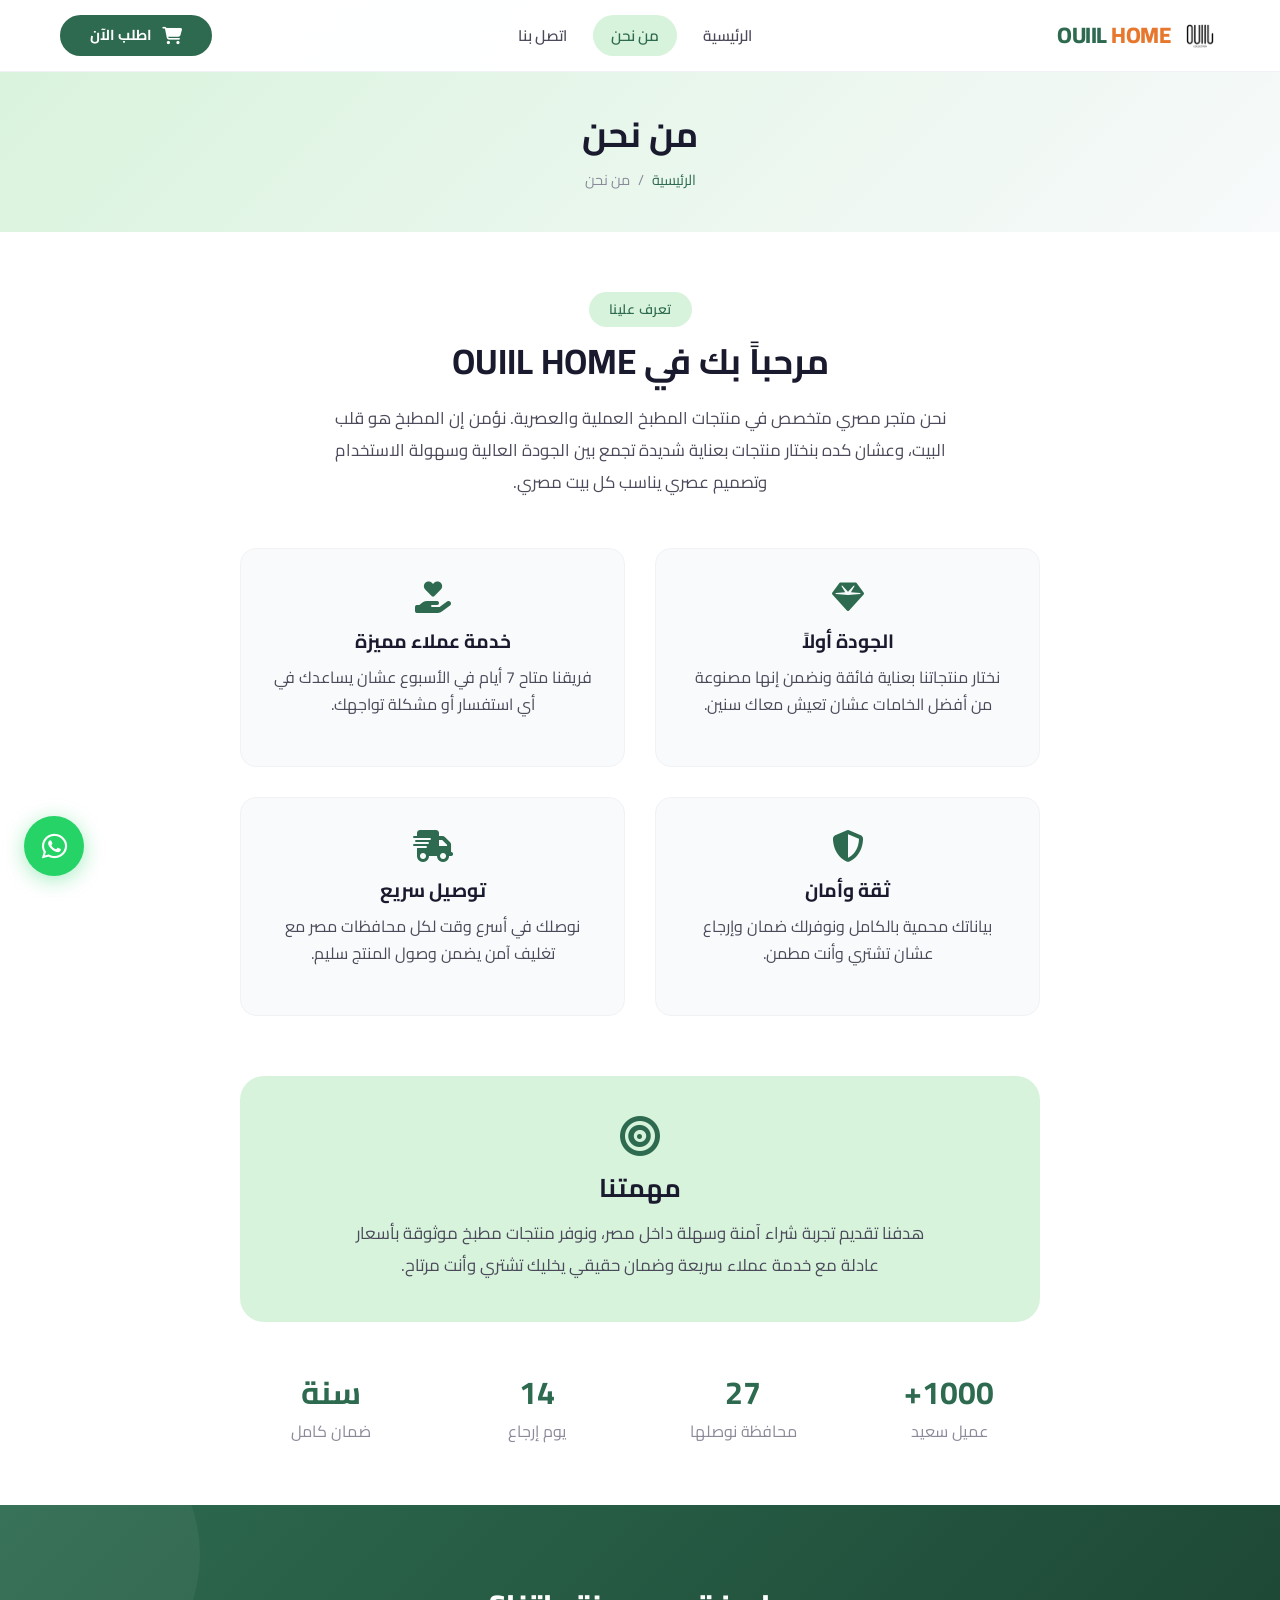
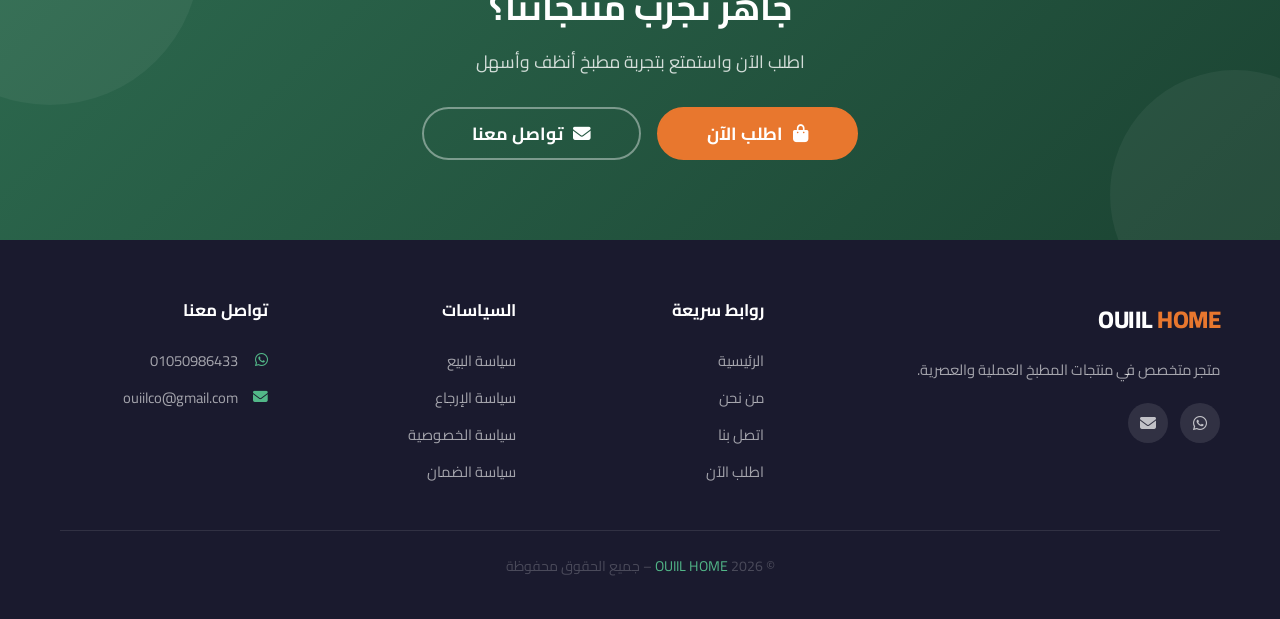
==== commit 9bded4c7: "Add files via upload" ====
--- a/about.html
+++ b/about.html
@@ -186,7 +186,7 @@
                 </div>
             </div>
             <div class="footer-bottom">
-                <p>© 2025 <a href="index.html">OUIIL HOME</a> – جميع الحقوق محفوظة</p>
+                <p>© 2026 <a href="index.html">OUIIL HOME</a> – جميع الحقوق محفوظة</p>
             </div>
         </div>
     </footer>
